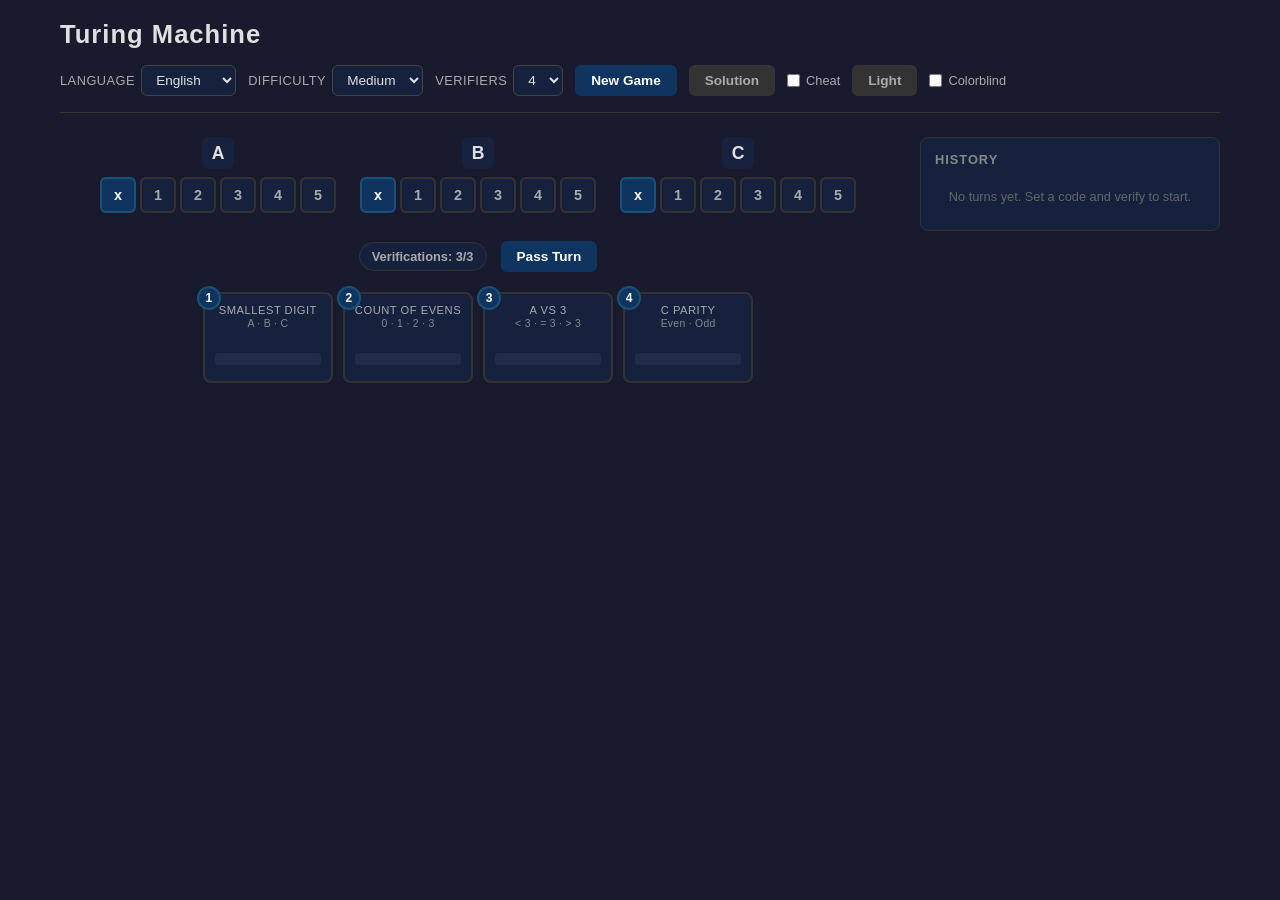
==== src/index.html @ 06f28b89 "feat: add landing page and move split-build markup to src/" ====
<!DOCTYPE html>
<html lang="en">
<head>
    <meta charset="UTF-8">
    <meta name="viewport" content="width=device-width, initial-scale=1.0">
    <title>Turing Machine</title>
    <link rel="stylesheet" href="../css/style.css">
</head>
<body>
    <div class="container">
        <header>
            <h1>Turing Machine</h1>
            <div class="controls">
                <div class="control-group">
                    <label for="language" id="language-label">Language</label>
                    <select id="language">
                        <option value="en" selected>English</option>
                        <option value="es">Español</option>
                        <option value="fr">Français</option>
                        <option value="de">Deutsch</option>
                        <option value="ru">Русский</option>
                    </select>
                </div>
                <div class="control-group">
                    <label for="difficulty" id="difficulty-label">Difficulty</label>
                    <select id="difficulty">
                        <option value="0">Easy</option>
                        <option selected value="1">Medium</option>
                        <option value="2">Hard</option>
                    </select>
                </div>
                <div class="control-group">
                    <label for="verifiers" id="verifiers-label">Verifiers</label>
                    <select id="verifiers">
                        <option>3</option>
                        <option selected>4</option>
                        <option>5</option>
                        <option>6</option>
                        <option>7</option>
                    </select>
                </div>
                <button id="newgame" class="btn btn-primary">New Game</button>
                <button id="solution" class="btn btn-secondary">Solution</button>
                <label class="cheat-label" title="Cheat">
                    <input id="cheat" type="checkbox"> <span id="cheat-label">Cheat</span>
                </label>
                <button id="theme-toggle" class="btn btn-secondary">Light</button>
                <label class="cheat-label" title="Colorblind-friendly palette">
                    <input id="colorblind" type="checkbox"> <span id="colorblind-label">Colorblind</span>
                </label>
            </div>
        </header>

        <div class="game-layout">
            <main class="game-main">
                <section class="code-selector">
                    <div class="slot" id="slot-a">
                        <span class="slot-label">A</span>
                        <div class="slot-buttons">
                            <button class="slot-btn" data-value="x">x</button>
                            <button class="slot-btn" data-value="1">1</button>
                            <button class="slot-btn" data-value="2">2</button>
                            <button class="slot-btn" data-value="3">3</button>
                            <button class="slot-btn" data-value="4">4</button>
                            <button class="slot-btn" data-value="5">5</button>
                        </div>
                    </div>
                    <div class="slot" id="slot-b">
                        <span class="slot-label">B</span>
                        <div class="slot-buttons">
                            <button class="slot-btn" data-value="x">x</button>
                            <button class="slot-btn" data-value="1">1</button>
                            <button class="slot-btn" data-value="2">2</button>
                            <button class="slot-btn" data-value="3">3</button>
                            <button class="slot-btn" data-value="4">4</button>
                            <button class="slot-btn" data-value="5">5</button>
                        </div>
                    </div>
                    <div class="slot" id="slot-c">
                        <span class="slot-label">C</span>
                        <div class="slot-buttons">
                            <button class="slot-btn" data-value="x">x</button>
                            <button class="slot-btn" data-value="1">1</button>
                            <button class="slot-btn" data-value="2">2</button>
                            <button class="slot-btn" data-value="3">3</button>
                            <button class="slot-btn" data-value="4">4</button>
                            <button class="slot-btn" data-value="5">5</button>
                        </div>
                    </div>
                </section>

                <div class="turn-bar">
                    <span id="verifications-left" class="badge">Verifications: 3/3</span>
                    <button id="pass-turn" class="btn btn-primary">Pass Turn</button>
                </div>

                <section class="verifiers-grid" id="verifiers-grid">
                    <!-- Verifier rectangles injected by JS -->
                </section>
            </main>

            <aside class="game-sidebar">
                <div class="sidebar-section">
                    <h3 id="history-title">History</h3>
                    <div id="history-list" class="history-list"></div>
                </div>
            </aside>
        </div>
    </div>

    <div id="toast" class="toast"></div>

    <script src="../js/game.js"></script>
</body>
</html>
---- css/style.css ----
/* ============================================================
   Turing Machine — Compact Grid Edition
   Theme via CSS variables: dark (default), light, colorblind
   ============================================================ */

:root {
    --bg: #1a1a2e;
    --bg-panel: #16213e;
    --bg-panel2: #0f1626;
    --line: #333;
    --line-strong: #444;
    --text: #e0e0e0;
    --text-muted: #aaa;
    --text-dim: #888;
    --text-faint: #666;
    --accent: #0f3460;
    --accent-hover: #1a5276;
    --green: #27ae60;
    --red: #e74c3c;
    --green-glow: rgba(39, 174, 96, 0.35);
    --red-glow: rgba(231, 76, 60, 0.35);
}

[data-theme="light"] {
    --bg: #f2f5fb;
    --bg-panel: #ffffff;
    --bg-panel2: #e9eef8;
    --line: #d5dbe8;
    --line-strong: #b9c2d6;
    --text: #1b2333;
    --text-muted: #4a5570;
    --text-dim: #6d7896;
    --text-faint: #98a2bb;
    --accent: #2563eb;
    --accent-hover: #3b82f6;
    --green: #16a34a;
    --red: #dc2626;
    --green-glow: rgba(22, 163, 74, 0.3);
    --red-glow: rgba(220, 38, 38, 0.3);
}

/* Colorblind-friendly palette: blue = true, orange = false.
   Plus explicit glyphs on verified verifiers (see below). */
[data-cb="on"] {
    --green: #0077cc;
    --red: #e07a00;
    --green-glow: rgba(0, 119, 204, 0.35);
    --red-glow: rgba(224, 122, 0, 0.35);
}

/* ============================================================
   Legacy fallback: browsers WITHOUT CSS custom properties
   (Android 4.4 default browser / old WebKit). Uses the default
   dark palette as literals. These rules are overridden by the
   var() rules that come after them, so modern browsers are
   unaffected; old browsers keep a readable dark theme.
   ============================================================ */
body { background: #1a1a2e; color: #e0e0e0; }
h1 { color: #e0e0e0; }
header { border-bottom-color: #333; }
.control-group label { color: #aaa; }
select { color: #e0e0e0; background-color: #16213e; border-color: #444; }
.btn-secondary { background-color: #333; color: #aaa; }
.cheat-label { color: #aaa; }
.slot-label { color: #e0e0e0; background-color: #16213e; }
.slot-btn { background-color: #16213e; color: #aaa; border-color: #333; }
.slot-btn.active { background-color: #0f3460; border-color: #1a5276; color: #fff; }
.verifier-rect { background-color: #16213e; border-color: #333; }
.verifier-name { color: #aaa; }
.verifier-opts { color: #888; }
.verifier-answer.satisfied { color: #27ae60; }
.verifier-answer.not-satisfied { color: #e74c3c; }
.verifier-answer.neutral { color: #888; }
.verifier-count { color: #888; }
.verifier-indicator { background-color: #333; }
.verifier-indicator.satisfied { background-color: #27ae60; }
.verifier-indicator.not-satisfied { background-color: #e74c3c; }
.verifier-rect.rect-satisfied { border-color: #27ae60; box-shadow: 0 0 8px rgba(39, 174, 96, 0.35); }
.verifier-rect.rect-unsatisfied { border-color: #e74c3c; box-shadow: 0 0 8px rgba(231, 76, 60, 0.35); }
.verifier-num { background: #0f3460; border-color: #1a5276; color: #fff; }
.verifier-rect.verified-green { border-color: #27ae60; box-shadow: 0 0 10px rgba(39, 174, 96, 0.35); }
.verifier-rect.verified-red { border-color: #e74c3c; box-shadow: 0 0 10px rgba(231, 76, 60, 0.35); }
.verifier-rect.verified-green .verifier-verdict { color: #27ae60; }
.verifier-rect.verified-red .verifier-verdict { color: #e74c3c; }
.alt-option { color: #aaa; }
.alt-option.current { color: #e0e0e0; }
.sidebar-section { background-color: #16213e; border-color: #333; }
.sidebar-section h3 { color: #888; }
.badge { background-color: #16213e; border-color: #333; color: #aaa; }
.badge-blocked { border-color: #e74c3c; color: #e74c3c; }
.history-entry { background-color: #0f1626; border-color: #333; }
.history-turn { color: #e0e0e0; }
.history-none { color: #666; }
.history-chip.ok { background: rgba(39, 174, 96, 0.18); color: #27ae60; border-color: #27ae60; }
.history-chip.no { background: rgba(231, 76, 60, 0.18); color: #e74c3c; border-color: #e74c3c; }
.toast { background-color: #0f3460; color: #fff; }

* {
    margin: 0;
    padding: 0;
    box-sizing: border-box;
}

body {
    font-family: 'Segoe UI', Tahoma, Geneva, Verdana, sans-serif;
    background: var(--bg);
    color: var(--text);
    min-height: 100vh;
    transition: background 0.2s ease, color 0.2s ease;
}

.container {
    max-width: 1200px;
    margin: 0 auto;
    padding: 20px;
}

/* Header */
header {
    display: flex;
    align-items: center;
    justify-content: space-between;
    flex-wrap: wrap;
    gap: 16px;
    margin-bottom: 24px;
    padding-bottom: 16px;
    border-bottom: 1px solid var(--line);
}

h1 {
    font-size: 1.6rem;
    font-weight: 700;
    color: var(--text);
    letter-spacing: 1px;
}

.controls {
    display: flex;
    align-items: center;
    gap: 12px;
    flex-wrap: wrap;
}

.control-group {
    display: flex;
    align-items: center;
    gap: 6px;
}

.control-group label {
    font-size: 0.8rem;
    color: var(--text-muted);
    text-transform: uppercase;
    letter-spacing: 0.5px;
}

select {
    background: var(--bg-panel);
    color: var(--text);
    border: 1px solid var(--line-strong);
    border-radius: 6px;
    padding: 6px 10px;
    font-size: 0.85rem;
    cursor: pointer;
}

select:focus {
    outline: none;
    border-color: var(--accent);
}

.btn {
    padding: 8px 16px;
    border: none;
    border-radius: 6px;
    font-size: 0.85rem;
    font-weight: 600;
    cursor: pointer;
    transition: all 0.15s ease;
}

.btn-primary {
    background: var(--accent);
    color: #fff;
}

.btn-primary:hover {
    background: var(--accent-hover);
}

.btn-secondary {
    background: var(--line);
    color: var(--text-muted);
}

.btn-secondary:hover {
    background: var(--line-strong);
    color: var(--text);
}

.cheat-label {
    display: flex;
    align-items: center;
    gap: 6px;
    font-size: 0.8rem;
    color: var(--text-muted);
    cursor: pointer;
}

/* Code Selector */
.code-selector {
    display: flex;
    gap: 24px;
    justify-content: center;
    margin-bottom: 28px;
}

.slot {
    display: flex;
    flex-direction: column;
    align-items: center;
    gap: 8px;
}

.slot-label {
    font-size: 1.1rem;
    font-weight: 700;
    color: var(--text);
    width: 32px;
    height: 32px;
    display: flex;
    align-items: center;
    justify-content: center;
    background: var(--bg-panel);
    border-radius: 6px;
}

.slot-buttons {
    display: flex;
    gap: 4px;
}

.slot-btn {
    width: 36px;
    height: 36px;
    border: 2px solid var(--line);
    border-radius: 6px;
    background: var(--bg-panel);
    color: var(--text-muted);
    font-size: 0.9rem;
    font-weight: 600;
    cursor: pointer;
    transition: all 0.15s ease;
}

.slot-btn:hover {
    border-color: var(--accent);
    color: var(--text);
}

.slot-btn.active {
    background: var(--accent);
    border-color: var(--accent-hover);
    color: #fff;
}

.slot-btn:disabled {
    opacity: 0.45;
    cursor: default;
}

.slot-btn:disabled:hover {
    border-color: var(--line);
    color: var(--text-muted);
}

/* Verifiers Grid */
.verifiers-grid {
    display: flex;
    flex-wrap: wrap;
    gap: 10px;
    justify-content: center;
    margin-bottom: 28px;
}

.verifier-rect {
    background: var(--bg-panel);
    border: 2px solid var(--line);
    border-radius: 8px;
    padding: 10px;
    min-width: 130px;
    max-width: 160px;
    cursor: pointer;
    transition: all 0.2s ease;
    position: relative;
}

.verifier-rect:hover {
    border-color: var(--accent);
    transform: translateY(-2px);
}

.verifier-rect.expanded {
    min-width: 260px;
    max-width: 300px;
}

.verifier-name {
    font-size: 0.7rem;
    color: var(--text-muted);
    text-transform: uppercase;
    letter-spacing: 0.5px;
    margin-bottom: 2px;
    text-align: center;
}

.verifier-opts {
    font-size: 0.65rem;
    color: var(--text-dim);
    text-align: center;
    margin-bottom: 4px;
    letter-spacing: 0.3px;
}

.verifier-answer {
    font-size: 0.95rem;
    font-weight: 700;
    text-align: center;
    padding: 6px 0;
    border-radius: 4px;
    margin-bottom: 6px;
}

.verifier-answer.satisfied {
    background: rgba(39, 174, 96, 0.2);
    color: var(--green);
}

.verifier-answer.not-satisfied {
    background: rgba(231, 76, 60, 0.2);
    color: var(--red);
}

.verifier-answer.neutral {
    background: rgba(255, 255, 255, 0.05);
    color: var(--text-dim);
}

.verifier-count {
    font-size: 0.7rem;
    color: var(--text-dim);
    text-align: center;
    margin-top: 2px;
}

.verifier-indicator {
    width: 100%;
    height: 4px;
    border-radius: 2px;
    background: var(--line);
    margin-top: 6px;
}

.verifier-indicator.satisfied {
    background: var(--green);
}

.verifier-indicator.not-satisfied {
    background: var(--red);
}

/* Border color for whole rectangle based on correctness */
.verifier-rect.rect-satisfied {
    border-color: var(--green);
    box-shadow: 0 0 8px var(--green-glow);
}

.verifier-rect.rect-unsatisfied {
    border-color: var(--red);
    box-shadow: 0 0 8px var(--red-glow);
}

/* Verifier number badge */
.verifier-num {
    position: absolute;
    top: -8px;
    left: -8px;
    width: 24px;
    height: 24px;
    border-radius: 50%;
    background: var(--accent);
    color: #fff;
    font-size: 0.75rem;
    font-weight: 700;
    display: flex;
    align-items: center;
    justify-content: center;
    border: 2px solid var(--accent-hover);
    z-index: 1;
}

/* Verdict text shown after verifying */
.verifier-verdict {
    font-size: 0.95rem;
    font-weight: 800;
    text-align: center;
    padding: 4px 0;
    min-height: 20px;
}

/* Locked verdict states (green = true, red = false) */
.verifier-rect.verified-green {
    border-color: var(--green);
    box-shadow: 0 0 10px var(--green-glow);
}

.verifier-rect.verified-green .verifier-verdict {
    color: var(--green);
}

.verifier-rect.verified-red {
    border-color: var(--red);
    box-shadow: 0 0 10px var(--red-glow);
}

.verifier-rect.verified-red .verifier-verdict {
    color: var(--red);
}

.verifier-rect.locked {
    cursor: default;
}

/* Verified verifiers keep their color on hover; blocked ones stay dimmed */
.verifier-rect.verified-green.locked:hover {
    border-color: var(--green);
    transform: none;
}

.verifier-rect.verified-red.locked:hover {
    border-color: var(--red);
    transform: none;
}

.verifier-rect.blocked {
    opacity: 0.4;
    cursor: default;
}

.verifier-rect.blocked:hover {
    border-color: var(--line);
    transform: none;
}

/* Colorblind mode: explicit glyphs in addition to the palette swap */
[data-cb="on"] .verifier-rect.verified-green::after,
[data-cb="on"] .verifier-rect.verified-red::after {
    position: absolute;
    top: 2px;
    right: 6px;
    font-size: 1rem;
    font-weight: 800;
}

[data-cb="on"] .verifier-rect.verified-green::after {
    content: '✓';
    color: var(--green);
}

[data-cb="on"] .verifier-rect.verified-red::after {
    content: '✗';
    color: var(--red);
}

/* Mini grid inside expanded verifier */
.verifier-mini-grid {
    display: none;
    margin-top: 8px;
}

.verifier-rect.expanded .verifier-mini-grid {
    display: block;
}

.mini-grid {
    display: -webkit-box;
    display: -webkit-flex;
    display: -ms-flexbox;
    display: flex;
    -webkit-box-orient: horizontal;
    -webkit-flex-wrap: wrap;
    flex-wrap: wrap;
    gap: 1px;
    background: var(--bg-panel2);
    border-radius: 4px;
    padding: 4px;
}

/* Modern browsers: exact grid layout (the flex above is a no-op fallback) */
@supports (display: grid) {
    .mini-grid {
        display: grid;
        gap: 1px;
    }
    .mini-cell {
        margin: 0;
    }
}

.mini-cell {
    width: 8px;
    height: 8px;
    border-radius: 1px;
    margin: 0.5px;
}

.mini-cell.green {
    background: var(--green);
}

.mini-cell.red {
    background: var(--red);
}

.mini-cell.empty {
    background: transparent;
}

/* Verifier answer alternatives */
.verifier-alternatives {
    display: none;
    margin-top: 6px;
    padding-top: 6px;
    border-top: 1px solid var(--line);
}

.verifier-rect.expanded .verifier-alternatives {
    display: block;
}

.alt-option {
    font-size: 0.7rem;
    color: var(--text-muted);
    padding: 2px 4px;
    border-radius: 3px;
    margin-bottom: 2px;
    cursor: pointer;
    transition: background 0.1s;
}

.alt-option:hover {
    background: rgba(255, 255, 255, 0.05);
}

.alt-option.current {
    color: var(--text);
    font-weight: 600;
}

/* Game layout */
.game-layout {
    display: flex;
    gap: 24px;
    align-items: flex-start;
}

.game-main {
    flex: 1;
    min-width: 0;
}

.game-sidebar {
    width: 300px;
    flex-shrink: 0;
}

.sidebar-section {
    background: var(--bg-panel);
    border: 1px solid var(--line);
    border-radius: 8px;
    padding: 14px;
    margin-bottom: 14px;
}

.sidebar-section h3 {
    font-size: 0.8rem;
    color: var(--text-dim);
    text-transform: uppercase;
    letter-spacing: 1px;
    margin-bottom: 10px;
}

.turn-bar {
    display: flex;
    align-items: center;
    justify-content: center;
    gap: 14px;
    margin-bottom: 20px;
}

.badge {
    background: var(--bg-panel);
    border: 1px solid var(--line);
    color: var(--text-muted);
    font-size: 0.8rem;
    font-weight: 600;
    padding: 6px 12px;
    border-radius: 20px;
}

.badge-blocked {
    border-color: var(--red);
    color: var(--red);
}

/* History */
.history-list {
    max-height: 320px;
    overflow-y: auto;
    display: flex;
    flex-direction: column;
    gap: 10px;
}

.history-empty {
    color: var(--text-faint);
    font-size: 0.8rem;
    text-align: center;
    padding: 12px 0;
}

.history-entry {
    background: var(--bg-panel2);
    border: 1px solid var(--line);
    border-radius: 6px;
    padding: 8px 10px;
}

.history-turn {
    font-size: 0.78rem;
    font-weight: 700;
    color: var(--text);
    margin-bottom: 6px;
}

.history-none {
    font-size: 0.72rem;
    color: var(--text-faint);
    font-style: italic;
}

.history-chips {
    display: flex;
    flex-wrap: wrap;
    gap: 6px;
}

.history-chip {
    font-size: 0.7rem;
    font-weight: 700;
    padding: 2px 8px;
    border-radius: 12px;
}

.history-chip.ok {
    background: rgba(39, 174, 96, 0.18);
    color: var(--green);
    border: 1px solid var(--green);
}

.history-chip.no {
    background: rgba(231, 76, 60, 0.18);
    color: var(--red);
    border: 1px solid var(--red);
}

/* Toast */
.toast {
    position: fixed;
    bottom: 24px;
    left: 50%;
    transform: translateX(-50%) translateY(80px);
    background: var(--accent);
    color: #fff;
    padding: 10px 20px;
    border-radius: 8px;
    font-size: 0.85rem;
    font-weight: 600;
    opacity: 0;
    transition: all 0.25s ease;
    pointer-events: none;
    z-index: 100;
    box-shadow: 0 4px 14px rgba(0, 0, 0, 0.4);
}

.toast.show {
    opacity: 1;
    transform: translateX(-50%) translateY(0);
}

/* Responsive */
@media (max-width: 768px) {
    header {
        flex-direction: column;
        align-items: flex-start;
    }

    .code-selector {
        flex-direction: column;
        align-items: center;
    }

    .verifiers-grid {
        gap: 8px;
    }

    .verifier-rect {
        min-width: 110px;
        max-width: 140px;
    }

    .game-layout {
        flex-direction: column;
    }

    .game-sidebar {
        width: 100%;
    }
}

/* ============================================================
   Compatibility layer — legacy browsers (Android 4.4 / old WebKit)
   - Flexbox engine fallback: -webkit-box (2009) -> -webkit-flex (2012) -> flex
   - Prefixed transforms / transitions
   - Flex gap emulation (gap needs Chrome >= 84)
   Modern browsers simply override these with later canonical rules.
   ============================================================ */

/* 1) Flexbox engine fallback */
header, .controls, .control-group, .code-selector, .slot,
.slot-buttons, .slot-label, .verifier-num, .game-layout,
.turn-bar, .history-list, .history-chips, .verifiers-area {
    display: -webkit-box;
    display: -webkit-flex;
    display: -ms-flexbox;
    display: flex;
}

/* 2009 box orientation: horizontal by default, column for stacks */
.slot, .history-list, .game-layout, .turn-bar {
    -webkit-box-orient: vertical;
}
.controls, .code-selector, .slot-buttons, .verifiers-area,
.history-chips {
    -webkit-box-orient: horizontal;
}

/* 2009 box centering */
.slot, .slot-label, .verifier-num, .control-group {
    -webkit-box-align: center;
    -webkit-box-pack: center;
}

/* 2) Prefixed transforms (WebKit < Safari 6.1) */
.verifier-rect:hover {
    -webkit-transform: translateY(-2px);
}
.toast {
    -webkit-transform: translateX(-50%) translateY(80px);
}
.toast.show {
    -webkit-transform: translateX(-50%) translateY(0);
}

/* 3) Prefixed transitions */
body {
    -webkit-transition: background 0.2s ease, color 0.2s ease;
}
.btn, .btn-secondary, .slot-btn, .verifier-rect {
    -webkit-transition: all 0.15s ease;
}
.verifier-rect {
    -webkit-transition: all 0.2s ease;
}
.alt-option {
    -webkit-transition: background 0.1s;
}
.toast {
    -webkit-transition: all 0.25s ease;
}

/* 4) Flex gap emulation: browsers without gap (Chrome < 84).
       @supports is ignored by the oldest WebKit, which keeps the
       2009 box layout above instead. */
@supports not (gap: 10px) {
    .controls > * { margin: 0 6px; }
    .code-selector .slot { margin: 0 12px; }
    .slot-buttons .slot-btn { margin: 0 2px; }
    .verifiers-grid .verifier-rect { margin: 5px; }
    .turn-bar .badge, .turn-bar .btn { margin: 0 7px; }
    .history-list .history-entry { margin: 5px 0; }
    .history-chips .history-chip { margin: 0 3px; }
    .verifiers-area .verifiers-grid { margin: 0 5px; }
}
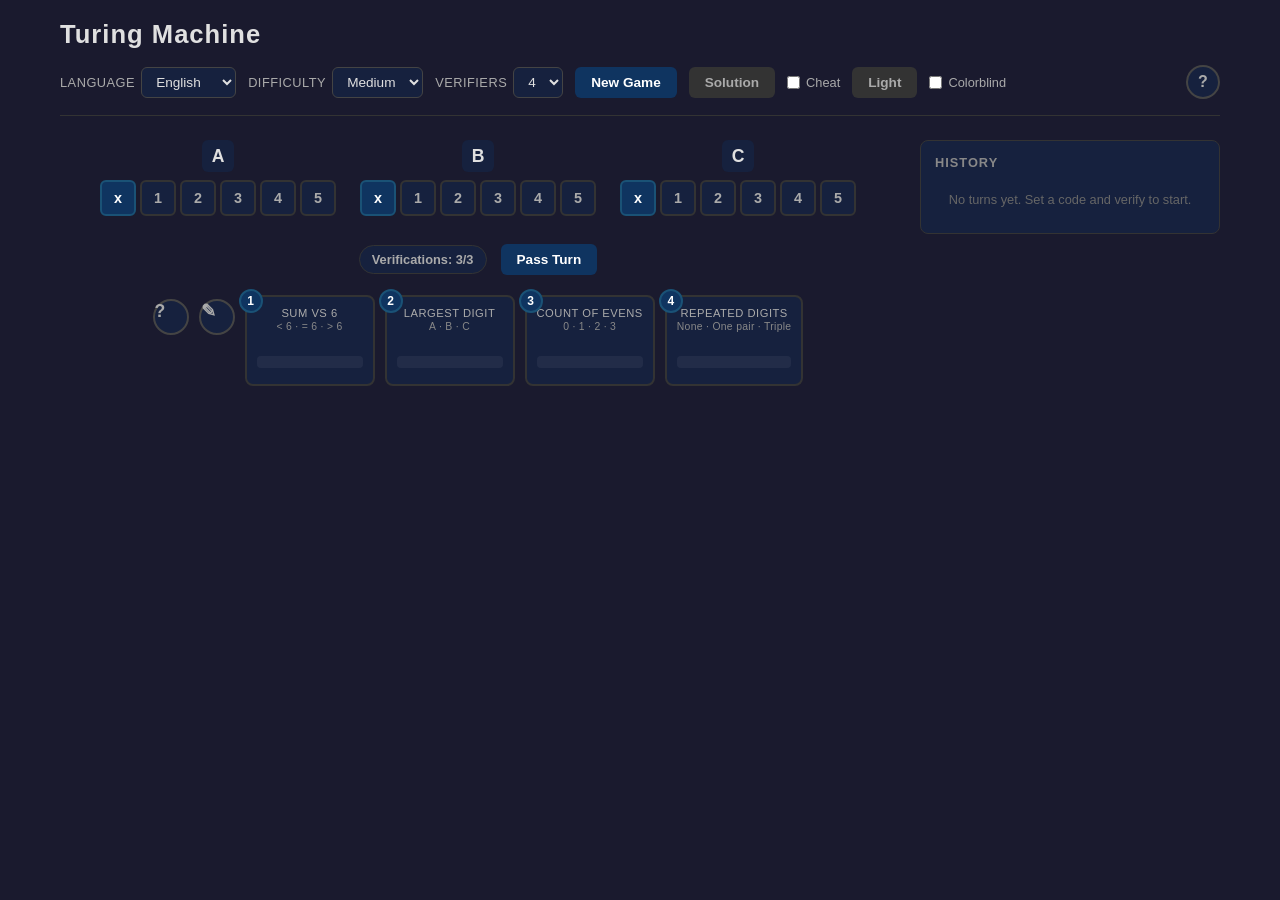
==== commit 283fc601: "feat: bring the split build to full parity with the single-file build The split build (src/index.htm" ====
--- a/src/index.html
+++ b/src/index.html
@@ -3,7 +3,7 @@
 <head>
     <meta charset="UTF-8">
     <meta name="viewport" content="width=device-width, initial-scale=1.0">
-    <title>Turing Machine</title>
+    <title>Turing Machine — Unofficial Web Adaptation | Free Online Deduction Puzzle</title>
     <link rel="stylesheet" href="../css/style.css">
 </head>
 <body>
@@ -49,7 +49,10 @@
                     <input id="colorblind" type="checkbox"> <span id="colorblind-label">Colorblind</span>
                 </label>
             </div>
+            <button id="tutorial" class="tutorial-btn" type="button" aria-label="How to play" title="How to play">?</button>
         </header>
+
+        <div id="level-status" class="level-status" hidden></div>
 
         <div class="game-layout">
             <main class="game-main">
@@ -94,9 +97,13 @@
                     <button id="pass-turn" class="btn btn-primary">Pass Turn</button>
                 </div>
 
-                <section class="verifiers-grid" id="verifiers-grid">
-                    <!-- Verifier rectangles injected by JS -->
-                </section>
+                <div class="verifiers-area">
+                    <button id="verifiers-help" class="verifiers-help-btn" type="button" aria-label="Verifier help">?</button>
+                    <button id="verifiers-mark" class="verifiers-help-btn verifiers-mark-btn" type="button" aria-label="Mark verifier options">&#9998;</button>
+                    <section class="verifiers-grid" id="verifiers-grid">
+                        <!-- Verifier rectangles injected by JS -->
+                    </section>
+                </div>
             </main>
 
             <aside class="game-sidebar">
@@ -110,6 +117,50 @@
 
     <div id="toast" class="toast"></div>
 
+    <div id="solution-modal" class="modal-overlay">
+        <div class="modal-card solution-card">
+            <button id="solution-modal-close" class="modal-close" type="button">&times;</button>
+            <h2 id="solution-modal-title" class="modal-title"></h2>
+            <div id="solution-slots" class="modal-slots"></div>
+            <div class="modal-actions solution-check-actions">
+                <button id="solution-check" class="btn btn-primary" type="button"></button>
+            </div>
+            <div id="solution-result" class="modal-result"></div>
+            <div class="modal-actions">
+                <button id="solution-newgame" class="btn btn-primary" type="button"></button>
+            </div>
+        </div>
+    </div>
+
+    <div id="verifiers-help-modal" class="modal-overlay">
+        <div class="modal-card verifiers-help-card">
+            <button id="verifiers-help-close" class="modal-close" type="button">&times;</button>
+            <h2 id="verifiers-help-title" class="modal-title"></h2>
+            <div id="verifiers-help-list" class="verifiers-help-list"></div>
+        </div>
+    </div>
+
+    <div id="tutorial-modal" class="modal-overlay">
+        <div class="modal-card tutorial-card">
+            <button id="tutorial-close" class="modal-close" type="button">&times;</button>
+            <h2 id="tutorial-title" class="modal-title"></h2>
+            <div id="tutorial-body" class="tutorial-body"></div>
+            <div class="modal-actions">
+                <button id="tutorial-gotit" class="btn btn-primary" type="button"></button>
+            </div>
+        </div>
+    </div>
+
+    <div id="verifiers-mark-modal" class="modal-overlay">
+        <div class="modal-card verifiers-mark-card">
+            <button id="verifiers-mark-close" class="modal-close" type="button">&times;</button>
+            <h2 id="verifiers-mark-title" class="modal-title"></h2>
+            <div id="verifiers-mark-name" class="mark-verifier-name"></div>
+            <div id="verifiers-mark-chips" class="mark-chips-row"></div>
+            <div id="verifiers-mark-hint" class="mark-hint"></div>
+        </div>
+    </div>
+
     <script src="../js/game.js"></script>
 </body>
-</html>+</html>
--- a/css/style.css
+++ b/css/style.css
@@ -94,6 +94,27 @@
 .history-chip.ok { background: rgba(39, 174, 96, 0.18); color: #27ae60; border-color: #27ae60; }
 .history-chip.no { background: rgba(231, 76, 60, 0.18); color: #e74c3c; border-color: #e74c3c; }
 .toast { background-color: #0f3460; color: #fff; }
+/* Offline edition additions */
+.modal-card { background-color: #16213e; border-color: #444; }
+.modal-close { color: #aaa; }
+.modal-title { color: #e0e0e0; }
+.modal-result { background-color: #0f1626; border-color: #333; }
+.modal-result.win { background-color: rgba(39, 174, 96, 0.15); border-color: #27ae60; color: #27ae60; }
+.modal-result.lose { background-color: rgba(231, 76, 60, 0.15); border-color: #e74c3c; color: #e74c3c; }
+.verifiers-help-btn { background-color: #16213e; border-color: #444; color: #aaa; }
+.verifiers-help-entry { background-color: #0f1626; border-color: #333; }
+.verifiers-help-name { color: #e0e0e0; }
+.verifiers-help-opts { color: #888; }
+.verifiers-help-desc { color: #aaa; }
+.verifiers-help-num { background: #0f3460; border-color: #1a5276; color: #fff; }
+.verifier-opts .opt-marked { color: #888; }
+.mark-chip { background-color: #0f1626; border-color: #444; color: #e0e0e0; }
+.mark-verifier-name { color: #e0e0e0; }
+.mark-hint { color: #888; }
+.tutorial-btn { background-color: #16213e; border-color: #444; color: #aaa; }
+.tutorial-section h3 { color: #e0e0e0; border-left: 3px solid #0f3460; padding-left: 10px; }
+.tutorial-section p, .tutorial-list li { color: #888; }
+.tutorial-list li::before { color: #0f3460; }
 
 * {
     margin: 0;
@@ -698,11 +719,548 @@
     transform: translateX(-50%) translateY(0);
 }
 
+.level-status {
+    margin: 0 4px 6px;
+    font-size: 0.78rem;
+    font-weight: 600;
+    padding: 4px 10px;
+    border-radius: 6px;
+    background: rgba(128, 128, 128, 0.15);
+    color: #2ecc71;
+}
+
+.level-status.err {
+    color: #e74c3c;
+}
+
+/* Solution Modal */
+.modal-overlay {
+    position: fixed;
+    top: 0;
+    right: 0;
+    bottom: 0;
+    left: 0;
+    background: rgba(0, 0, 0, 0.6);
+    display: flex;
+    align-items: center;
+    justify-content: center;
+    z-index: 1000;
+    opacity: 0;
+    visibility: hidden;
+    transition: opacity 0.25s ease, visibility 0.25s ease;
+    padding: 20px;
+}
+
+.modal-overlay.open {
+    opacity: 1;
+    visibility: visible;
+}
+
+.modal-card {
+    background: var(--bg-panel);
+    border: 1px solid var(--line-strong);
+    border-radius: 12px;
+    padding: 18px 22px 16px;
+    width: 100%;
+    max-width: 420px;
+    box-shadow: 0 12px 40px rgba(0, 0, 0, 0.5);
+    transform: translateY(12px) scale(0.98);
+    transition: transform 0.25s ease;
+    position: relative;
+    max-height: 90vh;
+    overflow-y: auto;
+}
+
+.modal-overlay.open .modal-card {
+    transform: translateY(0) scale(1);
+}
+
+.modal-close {
+    position: absolute;
+    top: 8px;
+    right: 12px;
+    background: none;
+    border: none;
+    color: var(--text-muted);
+    font-size: 1.1rem;
+    cursor: pointer;
+    line-height: 1;
+    padding: 3px;
+    z-index: 2;
+    transition: color 0.15s;
+}
+
+.modal-close:hover {
+    color: var(--text);
+}
+
+.modal-title {
+    font-size: 0.95rem;
+    font-weight: 700;
+    color: var(--text);
+    margin-bottom: 14px;
+    text-align: center;
+}
+
+.modal-slots {
+    display: flex;
+    justify-content: center;
+    gap: 16px;
+    flex-wrap: wrap;
+    margin-bottom: 18px;
+}
+
+.modal-result {
+    margin-top: 14px;
+    padding: 14px;
+    border-radius: 8px;
+    text-align: center;
+    font-weight: 700;
+    font-size: 0.95rem;
+    border: 1px solid var(--line);
+    background: var(--bg-panel2);
+    min-height: 48px;
+}
+
+.modal-result.win {
+    background: rgba(39, 174, 96, 0.15);
+    border-color: var(--green);
+    color: var(--green);
+    box-shadow: 0 0 20px var(--green-glow);
+}
+
+.modal-result.lose {
+    background: rgba(231, 76, 60, 0.15);
+    border-color: var(--red);
+    color: var(--red);
+    box-shadow: 0 0 20px var(--red-glow);
+}
+
+.verifiers-area {
+    display: flex;
+    align-items: flex-start;
+    justify-content: center;
+    gap: 10px;
+    margin-bottom: 28px;
+}
+.verifiers-area .verifiers-grid {
+    margin-bottom: 0;
+}
+.verifiers-help-btn {
+    flex-shrink: 0;
+    width: 36px;
+    height: 36px;
+    margin-top: 4px;
+    border-radius: 50%;
+    border: 2px solid var(--line-strong);
+    background: var(--bg-panel);
+    color: var(--text-muted);
+    font-size: 1.1rem;
+    font-weight: 800;
+    cursor: pointer;
+    transition: all 0.15s ease;
+}
+.verifiers-help-btn:hover {
+    border-color: var(--accent);
+    color: var(--text);
+}
+.verifiers-help-card {
+    max-width: 560px;
+}
+
+/* Tutorial (How to play) */
+.tutorial-btn {
+    flex-shrink: 0;
+    width: 34px;
+    height: 34px;
+    border-radius: 50%;
+    border: 2px solid var(--line-strong);
+    background: var(--bg-panel);
+    color: var(--text-muted);
+    font-size: 1rem;
+    font-weight: 800;
+    cursor: pointer;
+    transition: all 0.15s ease;
+    display: flex;
+    align-items: center;
+    justify-content: center;
+    line-height: 1;
+}
+.tutorial-btn:hover {
+    border-color: var(--accent);
+    color: var(--text);
+}
+.tutorial-card {
+    max-width: 520px;
+    padding: 14px 18px 12px;
+    display: flex;
+    flex-direction: column;
+}
+.tutorial-card .modal-title {
+    font-size: 0.85rem;
+    margin-bottom: 12px;
+    padding-bottom: 8px;
+    border-bottom: 1px solid var(--line);
+    text-align: center;
+    flex-shrink: 0;
+}
+.tutorial-body {
+    flex: 1 1 auto;
+    min-height: 0;
+    overflow-y: auto;
+    padding-right: 4px;
+    padding-bottom: 4px;
+}
+.tutorial-section + .tutorial-section {
+    margin-top: 14px;
+    padding-top: 10px;
+    border-top: 1px solid var(--line);
+}
+.tutorial-section h3 {
+    font-size: 0.78rem;
+    font-weight: 700;
+    color: var(--text);
+    margin-bottom: 10px;
+    padding-left: 10px;
+    border-left: 3px solid var(--accent);
+}
+.tutorial-section p {
+    font-size: 0.75rem;
+    color: var(--text-dim);
+    line-height: 1.5;
+    margin-bottom: 6px;
+    padding-left: 2px;
+}
+.tutorial-list {
+    list-style: none;
+    padding: 0;
+    margin: 0;
+}
+.tutorial-list li {
+    font-size: 0.73rem;
+    color: var(--text-dim);
+    line-height: 1.4;
+    padding: 3px 0 3px 14px;
+    position: relative;
+}
+.tutorial-list li::before {
+    content: '\2022';
+    position: absolute;
+    left: 2px;
+    color: var(--accent);
+    font-size: 0.7rem;
+}
+.tutorial-card .modal-actions {
+    margin-top: 14px;
+    padding-top: 10px;
+    border-top: 1px solid var(--line);
+    flex-shrink: 0;
+}
+.tutorial-card .modal-actions .btn {
+    font-size: 0.72rem;
+    padding: 5px 20px;
+}
+.solution-card {
+    max-width: 460px;
+    padding: 14px 18px 12px;
+    display: flex;
+    flex-direction: column;
+}
+.solution-card .modal-title {
+    font-size: 0.85rem;
+    margin-bottom: 12px;
+    padding-bottom: 8px;
+    border-bottom: 1px solid var(--line);
+    text-align: center;
+    flex-shrink: 0;
+}
+.solution-card #solution-slots {
+    flex: 1 1 auto;
+    min-height: 0;
+    overflow-y: auto;
+    margin: 2px -6px 0;
+    padding: 4px 6px;
+    justify-content: center;
+    align-content: flex-start;
+}
+.solution-card .solution-check-actions {
+    margin-top: 12px;
+    padding-top: 10px;
+    border-top: 1px solid var(--line);
+    flex-shrink: 0;
+}
+.solution-card .modal-actions .btn {
+    font-size: 0.72rem;
+    padding: 5px 20px;
+}
+.solution-card .modal-result {
+    flex-shrink: 0;
+}
+.solution-card #solution-newgame {
+    display: none;
+}
+.verifiers-help-list {
+    max-height: 60vh;
+    overflow-y: auto;
+    display: flex;
+    flex-direction: column;
+    gap: 12px;
+    padding-right: 4px;
+}
+.verifiers-help-entry {
+    background: var(--bg-panel2);
+    border: 1px solid var(--line);
+    border-radius: 8px;
+    padding: 12px 14px;
+}
+.verifiers-help-head {
+    display: flex;
+    align-items: baseline;
+    gap: 10px;
+    margin-bottom: 6px;
+}
+.verifiers-help-num {
+    flex-shrink: 0;
+    width: 22px;
+    height: 22px;
+    border-radius: 50%;
+    background: var(--accent);
+    color: #fff;
+    font-size: 0.7rem;
+    font-weight: 700;
+    display: flex;
+    align-items: center;
+    justify-content: center;
+    border: 2px solid var(--accent-hover);
+}
+.verifiers-help-name {
+    font-weight: 700;
+    font-size: 0.9rem;
+    color: var(--text);
+}
+.verifiers-help-opts {
+    font-size: 0.72rem;
+    color: var(--text-dim);
+    margin-bottom: 6px;
+}
+.verifier-opts .opt-marked {
+    text-decoration: line-through;
+    text-decoration-color: #e74c3c;
+    text-decoration-thickness: 2px;
+    color: var(--text-dim);
+    opacity: 0.75;
+    background: rgba(231, 76, 60, 0.12);
+    border-radius: 2px;
+    padding: 0 2px;
+}
+.verifiers-help-desc {
+    font-size: 0.85rem;
+    color: var(--text-muted);
+    line-height: 1.45;
+}
+
+/* Mark mode — pencil toggle for marking discarded options */
+.verifiers-mark-btn.active {
+    border-color: #e74c3c;
+    color: #e74c3c;
+    background: rgba(231, 76, 60, 0.1);
+}
+@keyframes verifier-sway {
+    0%, 100% { transform: rotate(0deg); }
+    25% { transform: rotate(-1.2deg); }
+    75% { transform: rotate(1.2deg); }
+}
+.marking-mode .verifier-rect:not(.locked) {
+    animation: verifier-sway 1.6s ease-in-out infinite;
+    cursor: pointer;
+}
+.marking-mode .verifier-rect:not(.locked):hover {
+    box-shadow: 0 0 0 2px #e74c3c;
+}
+.mark-indicator {
+    position: absolute;
+    top: 4px;
+    right: 4px;
+    width: 8px;
+    height: 8px;
+    border-radius: 50%;
+    background: #e74c3c;
+    display: none;
+}
+.verifier-rect.has-marks .mark-indicator {
+    display: block;
+}
+.verifiers-mark-card {
+    max-width: 480px;
+}
+.mark-chip {
+    display: inline-flex;
+    align-items: center;
+    justify-content: center;
+    padding: 10px 20px;
+    border-radius: 8px;
+    border: 2px solid var(--line-strong);
+    background: var(--bg-panel2);
+    color: var(--text);
+    font-size: 1.05rem;
+    font-weight: 600;
+    cursor: pointer;
+    transition: all 0.15s ease;
+    -webkit-user-select: none;
+    user-select: none;
+}
+.mark-chip:hover {
+    border-color: var(--accent);
+    background: var(--bg-panel);
+}
+.mark-chip.marked {
+    border-color: #e74c3c;
+    background: rgba(231, 76, 60, 0.08);
+    text-decoration: line-through;
+    text-decoration-color: #e74c3c;
+    text-decoration-thickness: 3px;
+    color: var(--text-dim);
+}
+.mark-chips-row {
+    display: flex;
+    flex-wrap: wrap;
+    gap: 10px;
+    justify-content: center;
+    margin-top: 14px;
+}
+.mark-verifier-name {
+    font-size: 1rem;
+    font-weight: 700;
+    color: var(--text);
+    text-align: center;
+    margin-bottom: 4px;
+}
+.mark-hint {
+    font-size: 0.78rem;
+    color: var(--text-dim);
+    text-align: center;
+    margin-top: 12px;
+}
+
+/* Verifier eye: shown over the pending-reveal card, leaving the card visible behind */
+.verifier-rect.pending-reveal {
+    border-color: #ffd700;
+    box-shadow: 0 0 0 2px rgba(255, 215, 0, 0.45);
+}
+.verifier-rect.pending-reveal .verifier-eye {
+    display: flex;
+}
+.verifier-eye {
+    display: none;
+    position: absolute;
+    top: 0;
+    right: 0;
+    bottom: 0;
+    left: 0;
+    border-radius: 8px;
+    align-items: center;
+    justify-content: center;
+    background: radial-gradient(circle at 50% 50%, rgba(255, 215, 0, 0.14) 0%, rgba(255, 215, 0, 0.05) 55%, transparent 75%);
+    pointer-events: none;
+    z-index: 2;
+    animation: eye-pop 0.35s ease;
+}
+.verifier-eye::before {
+    content: '';
+    position: absolute;
+    width: 62px;
+    height: 62px;
+    border-radius: 50%;
+    border: 2px dashed rgba(255, 215, 0, 0.65);
+    animation: eye-ring 8s linear infinite;
+}
+.verifier-eye-icon {
+    font-size: 26px;
+    line-height: 1;
+    filter: drop-shadow(0 0 6px rgba(255, 215, 0, 0.9));
+    animation: eye-float 2.6s ease-in-out infinite;
+    position: relative;
+    z-index: 1;
+}
+@keyframes eye-pop {
+    from { transform: scale(0.6); opacity: 0; }
+    to { transform: scale(1); opacity: 1; }
+}
+@keyframes eye-ring {
+    from { transform: rotate(0deg); }
+    to { transform: rotate(360deg); }
+}
+@keyframes eye-float {
+    0%, 100% { transform: translateY(0); }
+    50% { transform: translateY(-3px); }
+}
+
+/* Card flip: verifier turns over to reveal the YES/NO result */
+.verifier-rect.flipping {
+    animation: card-flip 0.5s ease-in-out;
+    z-index: 3;
+}
+@keyframes card-flip {
+    0% { transform: perspective(600px) rotateY(0deg); }
+    45% { transform: perspective(600px) rotateY(90deg); }
+    55% { transform: perspective(600px) rotateY(-90deg); }
+    100% { transform: perspective(600px) rotateY(0deg); }
+}
+
+.modal-actions {
+    display: flex;
+    justify-content: center;
+    gap: 8px;
+    margin-top: 12px;
+}
+
+.modal-actions .btn:disabled {
+    opacity: 0.45;
+    cursor: default;
+}
+
+.modal-slot-btn {
+    min-width: 36px;
+}
+
+#solution-newgame {
+    display: none;
+}
+
 /* Responsive */
 @media (max-width: 768px) {
     header {
+        -webkit-box-orient: vertical;
         flex-direction: column;
-        align-items: flex-start;
+        align-items: stretch;
+    }
+
+    .controls {
+        -webkit-box-orient: vertical;
+        flex-direction: column;
+        align-items: stretch;
+        width: 100%;
+    }
+
+    .controls .control-group {
+        justify-content: space-between;
+        flex-wrap: wrap;
+    }
+
+    .controls .control-group select {
+        flex: 1;
+        max-width: 60%;
+        min-width: 0;
+    }
+
+    .controls .btn,
+    .controls .cheat-label {
+        width: 100%;
+    }
+
+    #tutorial {
+        align-self: center;
+        margin-top: 4px;
     }
 
     .code-selector {
@@ -710,6 +1268,11 @@
         align-items: center;
     }
 
+    .verifiers-area {
+        flex-wrap: wrap;
+        justify-content: center;
+    }
+
     .verifiers-grid {
         gap: 8px;
     }
@@ -719,6 +1282,10 @@
         max-width: 140px;
     }
 
+    .turn-bar {
+        flex-wrap: wrap;
+    }
+
     .game-layout {
         flex-direction: column;
     }
@@ -726,20 +1293,37 @@
     .game-sidebar {
         width: 100%;
     }
-}
-
+
+    .modal-card {
+        padding: 14px 14px 12px;
+    }
+
+    .tutorial-card .modal-title,
+    .solution-card .modal-title {
+        font-size: 0.84rem;
+    }
+
+    .solution-card .modal-slots {
+        flex-direction: column;
+        align-items: center;
+    }
+}
 /* ============================================================
    Compatibility layer — legacy browsers (Android 4.4 / old WebKit)
    - Flexbox engine fallback: -webkit-box (2009) -> -webkit-flex (2012) -> flex
    - Prefixed transforms / transitions
    - Flex gap emulation (gap needs Chrome >= 84)
+   - Prefixed animations
    Modern browsers simply override these with later canonical rules.
    ============================================================ */
 
 /* 1) Flexbox engine fallback */
 header, .controls, .control-group, .code-selector, .slot,
-.slot-buttons, .slot-label, .verifier-num, .game-layout,
-.turn-bar, .history-list, .history-chips, .verifiers-area {
+.slot-buttons, .slot-label, .verifier-num, .verifiers-help-num,
+.game-layout, .turn-bar, .history-list, .history-chips,
+.verifiers-area, .verifiers-help-head, .modal-overlay,
+.modal-card, .modal-actions, .modal-slots, .mark-chip,
+.tutorial-btn, .verifiers-help-btn {
     display: -webkit-box;
     display: -webkit-flex;
     display: -ms-flexbox;
@@ -747,16 +1331,33 @@
 }
 
 /* 2009 box orientation: horizontal by default, column for stacks */
-.slot, .history-list, .game-layout, .turn-bar {
+.slot, .history-list, .modal-card, .game-layout, .turn-bar {
     -webkit-box-orient: vertical;
 }
 .controls, .code-selector, .slot-buttons, .verifiers-area,
-.history-chips {
+.history-chips, .modal-actions, .modal-slots, .verifiers-help-head {
     -webkit-box-orient: horizontal;
 }
 
 /* 2009 box centering */
-.slot, .slot-label, .verifier-num, .control-group {
+.slot, .slot-label, .verifier-num, .verifiers-help-num,
+.modal-overlay, .mark-chip, .modal-actions,
+.modal-slots, .verifiers-help-head, .tutorial-btn {
+    -webkit-box-align: center;
+    -webkit-box-pack: center;
+}
+.control-group {
+    -webkit-box-align: center;
+}
+
+/* Verifier eye stays hidden except in pending-reveal state.
+   Scoped fallback: only the pending-reveal rule may make it visible,
+   never a generic container override. */
+.verifier-rect.pending-reveal .verifier-eye {
+    display: -webkit-box;
+    display: -webkit-flex;
+    display: -ms-flexbox;
+    display: flex;
     -webkit-box-align: center;
     -webkit-box-pack: center;
 }
@@ -771,12 +1372,18 @@
 .toast.show {
     -webkit-transform: translateX(-50%) translateY(0);
 }
+.modal-card {
+    -webkit-transform: translateY(12px) scale(0.98);
+}
+.modal-overlay.open .modal-card {
+    -webkit-transform: translateY(0) scale(1);
+}
 
 /* 3) Prefixed transitions */
 body {
     -webkit-transition: background 0.2s ease, color 0.2s ease;
 }
-.btn, .btn-secondary, .slot-btn, .verifier-rect {
+.btn, .btn-secondary, .slot-btn, .verifiers-help-btn, .tutorial-btn, .mark-chip {
     -webkit-transition: all 0.15s ease;
 }
 .verifier-rect {
@@ -787,6 +1394,15 @@
 }
 .toast {
     -webkit-transition: all 0.25s ease;
+}
+.modal-overlay {
+    -webkit-transition: opacity 0.25s ease, visibility 0.25s ease;
+}
+.modal-card {
+    -webkit-transition: transform 0.25s ease;
+}
+.modal-close {
+    -webkit-transition: color 0.15s;
 }
 
 /* 4) Flex gap emulation: browsers without gap (Chrome < 84).
@@ -801,4 +1417,50 @@
     .history-list .history-entry { margin: 5px 0; }
     .history-chips .history-chip { margin: 0 3px; }
     .verifiers-area .verifiers-grid { margin: 0 5px; }
-}+    .verifiers-help-btn { margin: 4px 5px 0; }
+    .verifiers-help-head > * { margin: 0 5px; }
+    .modal-slots .slot { margin: 0 8px; }
+    .modal-actions .btn { margin: 0 5px; }
+    .mark-chips-row .mark-chip { margin: 5px; }
+}
+
+/* 5) Prefixed animations + keyframes */
+.verifier-rect.flipping {
+    -webkit-animation: card-flip 0.5s ease-in-out;
+}
+.marking-mode .verifier-rect:not(.locked) {
+    -webkit-animation: verifier-sway 1.6s ease-in-out infinite;
+}
+.verifier-eye {
+    -webkit-animation: eye-pop 0.35s ease;
+}
+.verifier-eye::before {
+    -webkit-animation: eye-ring 8s linear infinite;
+}
+.verifier-eye-icon {
+    -webkit-animation: eye-float 2.6s ease-in-out infinite;
+}
+@-webkit-keyframes verifier-sway {
+    0%, 100% { -webkit-transform: rotate(0deg); }
+    25% { -webkit-transform: rotate(-1.2deg); }
+    75% { -webkit-transform: rotate(1.2deg); }
+}
+@-webkit-keyframes eye-pop {
+    from { -webkit-transform: scale(0.6); opacity: 0; }
+    to { -webkit-transform: scale(1); opacity: 1; }
+}
+@-webkit-keyframes eye-ring {
+    from { -webkit-transform: rotate(0deg); }
+    to { -webkit-transform: rotate(360deg); }
+}
+@-webkit-keyframes eye-float {
+    0%, 100% { -webkit-transform: translateY(0); }
+    50% { -webkit-transform: translateY(-3px); }
+}
+@-webkit-keyframes card-flip {
+    0% { -webkit-transform: rotateY(0deg); }
+    45% { -webkit-transform: rotateY(90deg); }
+    55% { -webkit-transform: rotateY(-90deg); }
+    100% { -webkit-transform: rotateY(0deg); }
+}
+
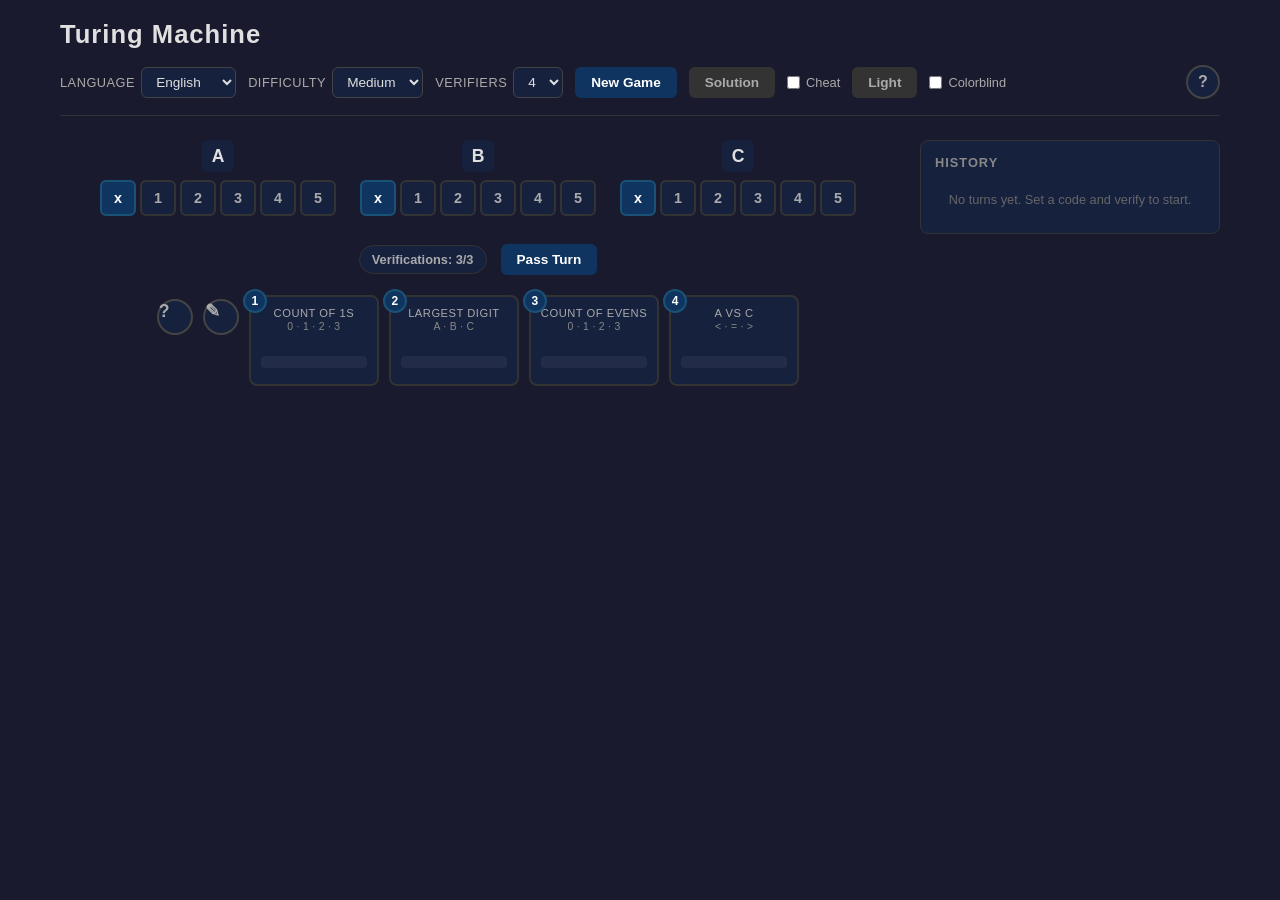
==== commit a056caea: "feat: add SEO metadata to the game page The game page had a title and nothing else, so search engine" ====
--- a/src/index.html
+++ b/src/index.html
@@ -4,6 +4,22 @@
     <meta charset="UTF-8">
     <meta name="viewport" content="width=device-width, initial-scale=1.0">
     <title>Turing Machine — Unofficial Web Adaptation | Free Online Deduction Puzzle</title>
+    <meta name="description" content="Unofficial fan-made web adaptation of the Turing Machine deduction board game. Play free online in your browser or offline from one self-contained HTML file. 5 languages, 3 difficulties, 3 to 7 verifier cards.">
+    <meta name="keywords" content="board-game, deduction-game, logic-puzzle, turing-machine, fan-game, single-file, html5-game, javascript, unofficial">
+    <meta name="author" content="IronLord02">
+    <meta name="robots" content="index, follow">
+    <link rel="canonical" href="https://ironlord02.github.io/unofficial-turing-machine/tm-offline.html">
+    <meta property="og:type" content="website">
+    <meta property="og:site_name" content="Turing Machine Web">
+    <meta property="og:title" content="Turing Machine — Unofficial Web Adaptation">
+    <meta property="og:description" content="Unofficial fan-made web adaptation of the Turing Machine deduction board game. Play free online in your browser or offline from one self-contained HTML file.">
+    <meta property="og:url" content="https://ironlord02.github.io/unofficial-turing-machine/tm-offline.html">
+    <meta name="twitter:card" content="summary">
+    <meta name="twitter:title" content="Turing Machine — Unofficial Web Adaptation">
+    <meta name="twitter:description" content="Unofficial fan-made web adaptation of the Turing Machine deduction board game. Play free online in your browser or offline from one self-contained HTML file.">
+    <script type="application/ld+json">
+    {"@context":"https://schema.org","@type":"SoftwareApplication","name":"Turing Machine — Unofficial Web Adaptation","applicationCategory":"GameApplication","operatingSystem":"Any (modern web browser)","url":"https://ironlord02.github.io/unofficial-turing-machine/tm-offline.html","inLanguage":["en","es","fr","de","ru"],"description":"Unofficial fan-made web adaptation of the Turing Machine deduction board game by Le Scorpion Masque. A secret three-digit code is hidden in a set of binary sequences; write a three-slot program and test it against verifier cards until one code remains. Plays fully in the browser with no server, no account, and no network requests.","playMode":"SinglePlayer","gamePlatform":"Web browser","isAccessibleForFree":true,"offers":{"@type":"Offer","price":"0","priceCurrency":"USD"},"author":{"@type":"Person","name":"IronLord02","url":"https://github.com/IronLord02"},"license":"https://github.com/IronLord02/unofficial-turing-machine/blob/main/LICENSE","codeRepository":"https://github.com/IronLord02/unofficial-turing-machine"}
+    </script>
     <link rel="stylesheet" href="../css/style.css">
 </head>
 <body>
